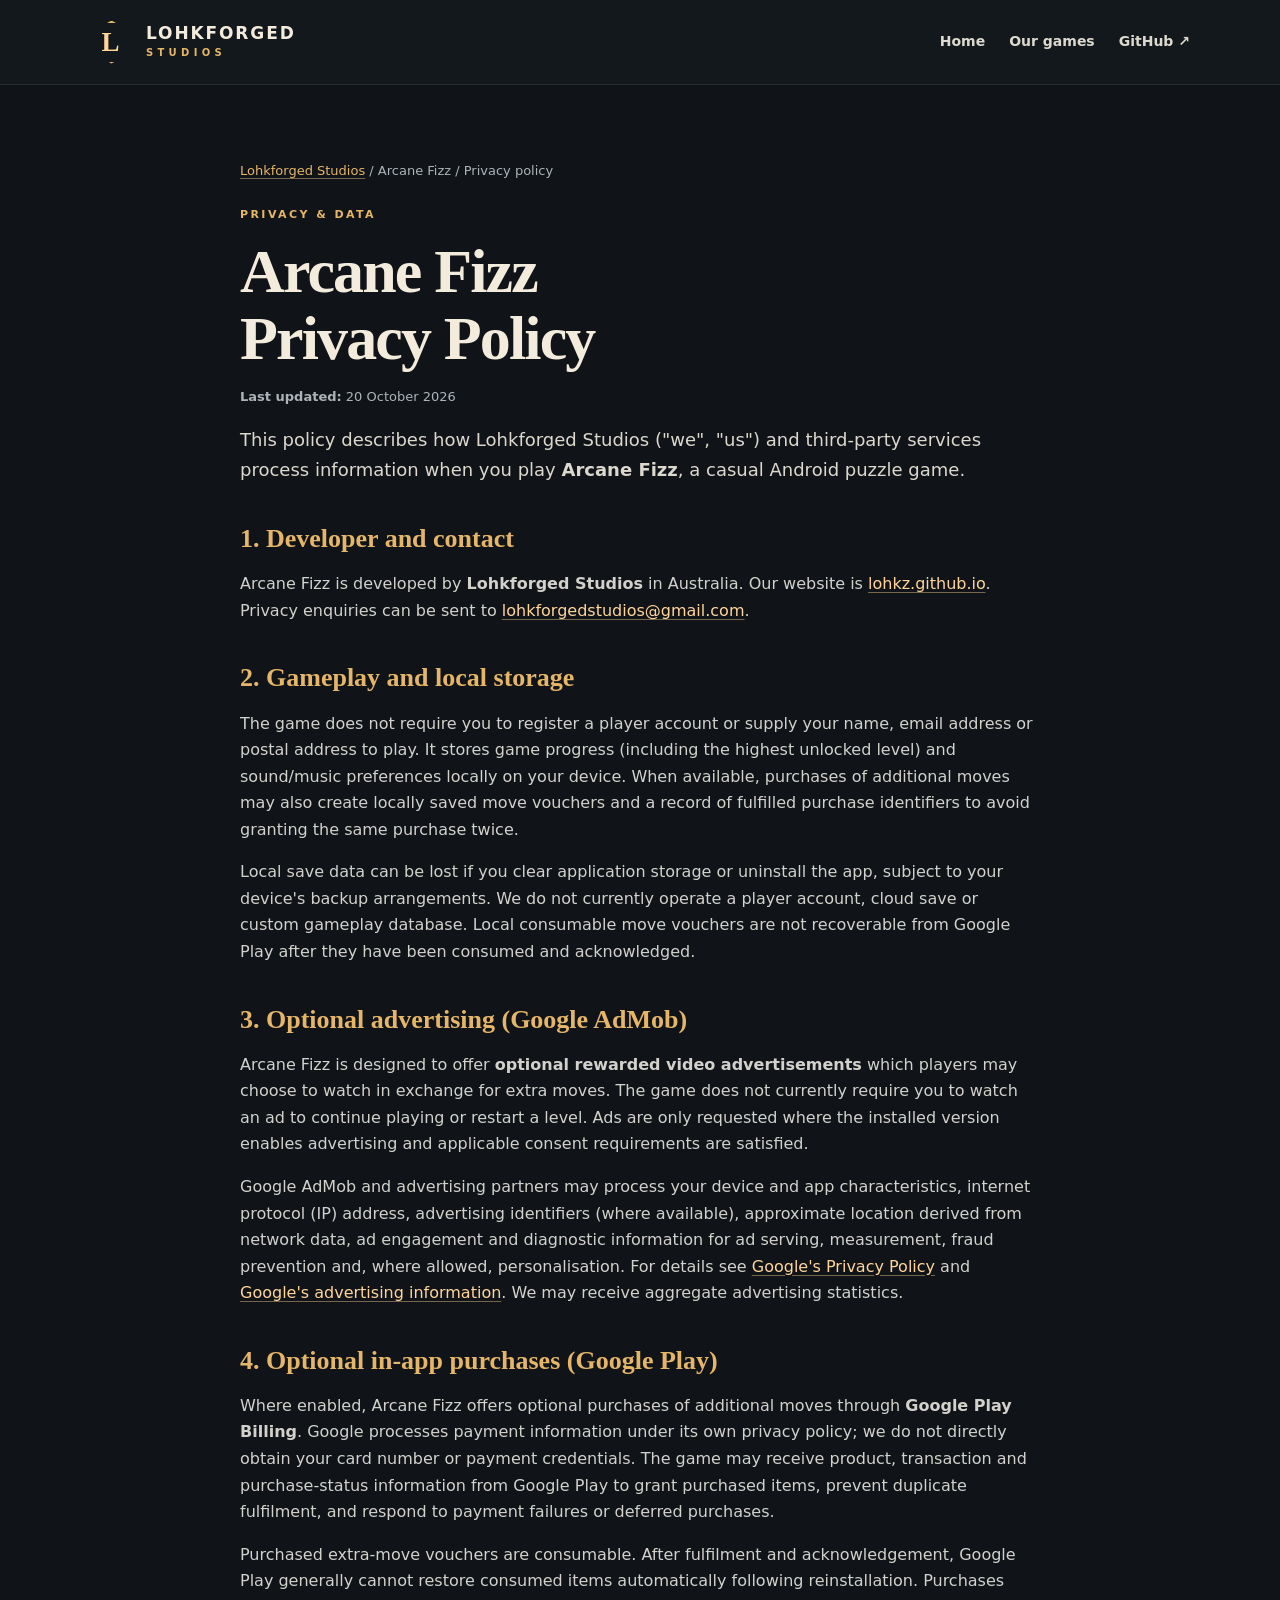
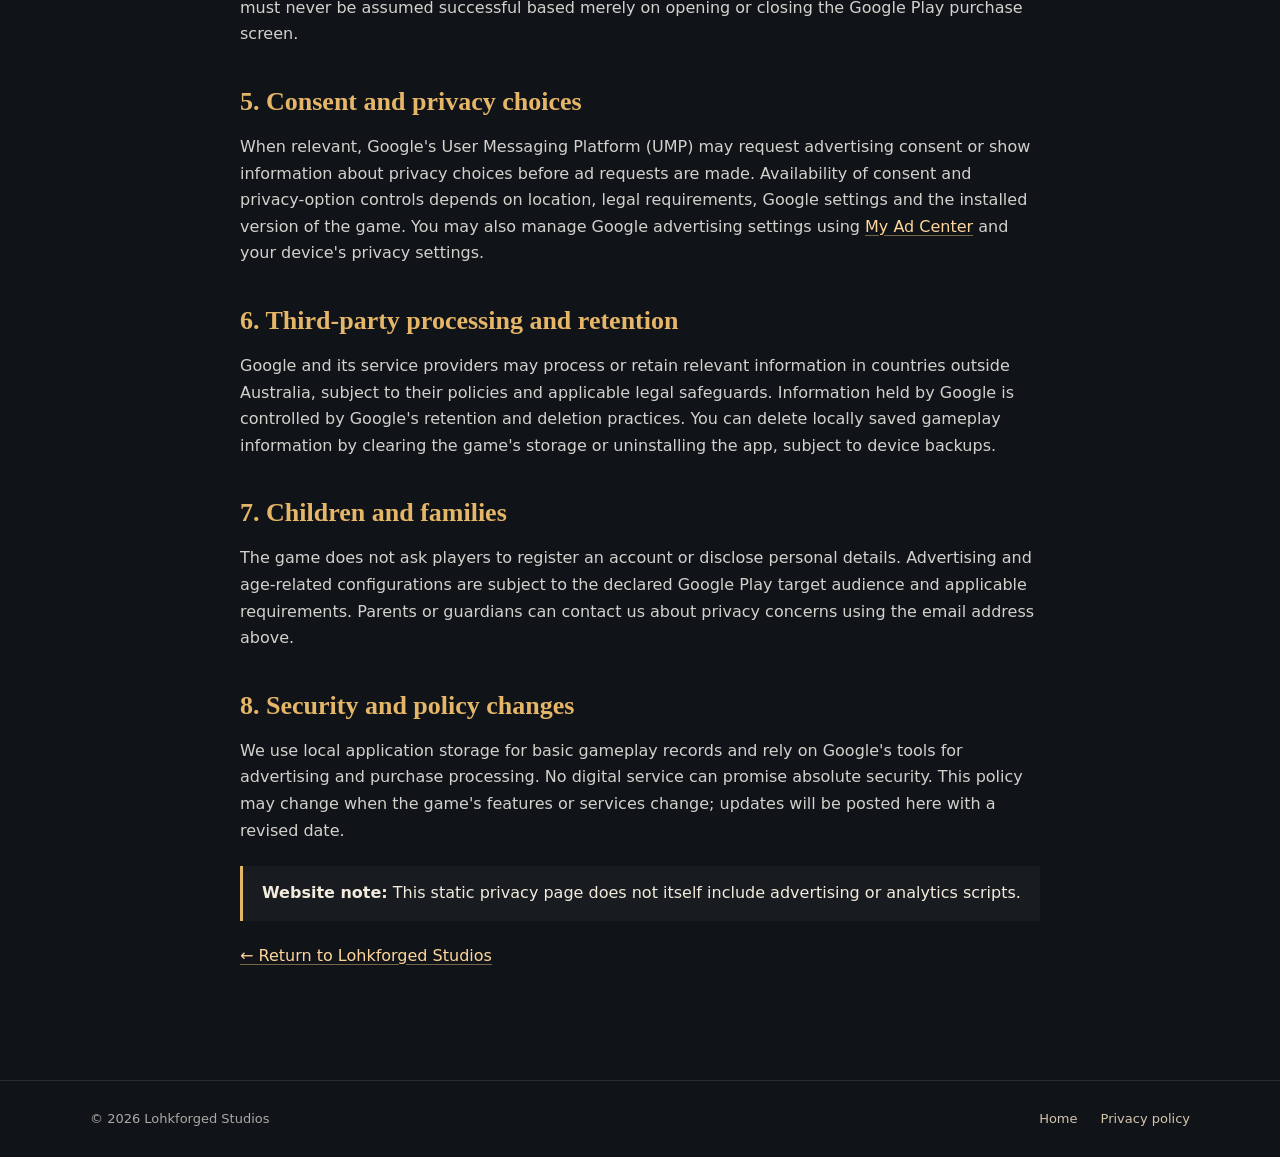
==== privacy/arcane-fizz/index.html @ e9b342ac "Publish Arcane Fizz Android privacy policy for Play and AdMob setup" ====
<!doctype html>
<html lang="en-AU">
<head>
  <meta charset="utf-8">
  <meta name="viewport" content="width=device-width, initial-scale=1">
  <meta name="color-scheme" content="dark">
  <meta name="theme-color" content="#11151b">
  <meta name="description" content="Privacy policy for Arcane Fizz on Android, by Lohkforged Studios.">
  <title>Arcane Fizz — Privacy Policy | Lohkforged Studios</title>
  <link rel="canonical" href="https://lohkz.github.io/privacy/arcane-fizz/">
  <link rel="stylesheet" href="/styles.css">
</head>
<body>
  <a class="skip-link" href="#main">Skip to content</a>
  <header class="site-header"><div class="wrap header-inner"><a class="brand" href="/"><span class="mark" aria-hidden="true">L</span><span>LOHKFORGED <small>STUDIOS</small></span></a><nav aria-label="Main navigation"><a href="/">Home</a><a href="/#games">Our games</a><a href="https://github.com/lohkz" rel="noopener noreferrer">GitHub ↗</a></nav></div></header>
  <main class="article-wrap wrap" id="main">
    <div class="breadcrumb"><a href="/">Lohkforged Studios</a> / Arcane Fizz / Privacy policy</div>
    <div class="eyebrow">PRIVACY & DATA</div>
    <h1>Arcane Fizz<br>Privacy Policy</h1>
    <p class="updated"><strong>Last updated:</strong> 20 October 2026</p>
    <p class="intro">This policy describes how Lohkforged Studios ("we", "us") and third-party services process information when you play <strong>Arcane Fizz</strong>, a casual Android puzzle game.</p>

    <h2>1. Developer and contact</h2>
    <p>Arcane Fizz is developed by <strong>Lohkforged Studios</strong> in Australia. Our website is <a href="https://lohkz.github.io/">lohkz.github.io</a>. Privacy enquiries can be sent to <a href="mailto:lohkforgedstudios@gmail.com">lohkforgedstudios@gmail.com</a>.</p>

    <h2>2. Gameplay and local storage</h2>
    <p>The game does not require you to register a player account or supply your name, email address or postal address to play. It stores game progress (including the highest unlocked level) and sound/music preferences locally on your device. When available, purchases of additional moves may also create locally saved move vouchers and a record of fulfilled purchase identifiers to avoid granting the same purchase twice.</p>
    <p>Local save data can be lost if you clear application storage or uninstall the app, subject to your device's backup arrangements. We do not currently operate a player account, cloud save or custom gameplay database. Local consumable move vouchers are not recoverable from Google Play after they have been consumed and acknowledged.</p>

    <h2>3. Optional advertising (Google AdMob)</h2>
    <p>Arcane Fizz is designed to offer <strong>optional rewarded video advertisements</strong> which players may choose to watch in exchange for extra moves. The game does not currently require you to watch an ad to continue playing or restart a level. Ads are only requested where the installed version enables advertising and applicable consent requirements are satisfied.</p>
    <p>Google AdMob and advertising partners may process your device and app characteristics, internet protocol (IP) address, advertising identifiers (where available), approximate location derived from network data, ad engagement and diagnostic information for ad serving, measurement, fraud prevention and, where allowed, personalisation. For details see <a href="https://policies.google.com/privacy" rel="noopener noreferrer">Google's Privacy Policy</a> and <a href="https://policies.google.com/technologies/ads" rel="noopener noreferrer">Google's advertising information</a>. We may receive aggregate advertising statistics.</p>

    <h2>4. Optional in-app purchases (Google Play)</h2>
    <p>Where enabled, Arcane Fizz offers optional purchases of additional moves through <strong>Google Play Billing</strong>. Google processes payment information under its own privacy policy; we do not directly obtain your card number or payment credentials. The game may receive product, transaction and purchase-status information from Google Play to grant purchased items, prevent duplicate fulfilment, and respond to payment failures or deferred purchases.</p>
    <p>Purchased extra-move vouchers are consumable. After fulfilment and acknowledgement, Google Play generally cannot restore consumed items automatically following reinstallation. Purchases must never be assumed successful based merely on opening or closing the Google Play purchase screen.</p>

    <h2>5. Consent and privacy choices</h2>
    <p>When relevant, Google's User Messaging Platform (UMP) may request advertising consent or show information about privacy choices before ad requests are made. Availability of consent and privacy-option controls depends on location, legal requirements, Google settings and the installed version of the game. You may also manage Google advertising settings using <a href="https://myadcenter.google.com/" rel="noopener noreferrer">My Ad Center</a> and your device's privacy settings.</p>

    <h2>6. Third-party processing and retention</h2>
    <p>Google and its service providers may process or retain relevant information in countries outside Australia, subject to their policies and applicable legal safeguards. Information held by Google is controlled by Google's retention and deletion practices. You can delete locally saved gameplay information by clearing the game's storage or uninstalling the app, subject to device backups.</p>

    <h2>7. Children and families</h2>
    <p>The game does not ask players to register an account or disclose personal details. Advertising and age-related configurations are subject to the declared Google Play target audience and applicable requirements. Parents or guardians can contact us about privacy concerns using the email address above.</p>

    <h2>8. Security and policy changes</h2>
    <p>We use local application storage for basic gameplay records and rely on Google's tools for advertising and purchase processing. No digital service can promise absolute security. This policy may change when the game's features or services change; updates will be posted here with a revised date.</p>

    <div class="note"><strong>Website note:</strong> This static privacy page does not itself include advertising or analytics scripts.</div>
    <p><a href="/">← Return to Lohkforged Studios</a></p>
  </main>
  <footer class="site-footer"><div class="wrap footer-inner"><span>© 2026 Lohkforged Studios</span><div><a href="/">Home</a><a href="/privacy/arcane-fizz/" aria-current="page">Privacy policy</a></div></div></footer>
</body>
</html>
---- styles.css ----
:root{--bg:#101419;--surface:#1b222a;--panel:#202831;--border:#384149;--text:#f3ebdb;--muted:#adb3b7;--gold:#e6b668;--bright:#ffd59a;--red:#ae5547;--max:1100px;scroll-behavior:smooth}
*{box-sizing:border-box}html{scroll-padding-top:90px}body{margin:0;background:var(--bg);color:var(--text);font-family:system-ui,-apple-system,"Segoe UI",Roboto,sans-serif;line-height:1.66}
a{color:var(--bright);text-decoration:none}a:hover,a:focus-visible{text-decoration:underline}a:focus-visible,button:focus-visible{outline:2px solid var(--bright);outline-offset:4px}
.wrap{width:min(var(--max),calc(100% - 44px));margin-inline:auto}.skip-link{position:absolute;left:16px;top:-100px;background:var(--gold);color:#111;padding:10px 18px;z-index:100}.skip-link:focus{top:10px}
.site-header{border-bottom:1px solid #ffffff17;background:#13191de8;position:relative;z-index:2}.header-inner{min-height:84px;display:flex;align-items:center;justify-content:space-between;gap:30px}.brand{display:flex;align-items:center;gap:13px;color:var(--text);font-weight:850;letter-spacing:.11em;line-height:1.05;font-size:17px}.brand:hover{text-decoration:none}.brand small{display:block;font-size:10px;letter-spacing:.43em;color:var(--gold);margin-top:5px}.mark{display:grid;place-items:center;width:43px;height:43px;border:2px solid var(--gold);clip-path:polygon(50% 0,90% 22%,90% 78%,50% 100%,10% 78%,10% 22%);font-family:Georgia,serif;font-size:27px;color:var(--bright)}
nav{display:flex;gap:24px;align-items:center;flex-wrap:wrap}nav a{font-size:14px;color:#ddd9ce;font-weight:600}
.eyebrow{font-weight:750;letter-spacing:.22em;font-size:11px;color:var(--gold);text-transform:uppercase}.spark{display:inline-block;width:7px;height:7px;border-radius:50%;background:var(--gold);margin:0 9px 1px 0;box-shadow:0 0 17px var(--gold)}
.hero{min-height:650px;position:relative;padding-block:136px 130px;overflow:hidden}.hero::before{content:"";position:absolute;inset:-150px -20% 0;background:radial-gradient(ellipse at 74% 52%,#71392c4a,transparent 46%),radial-gradient(ellipse at 70% 10%,#5e492533,transparent 45%);pointer-events:none}.hero> :not(.hero-sigil){position:relative;z-index:1}.hero h1{max-width:750px;font:700 clamp(48px,7vw,86px)/1.08 Georgia,"Times New Roman",serif;letter-spacing:-.04em;margin:25px 0}.hero h1 em{font-weight:400;font-style:italic;color:var(--gold)}.lead{font-size:18px;max-width:560px;color:var(--muted);margin:0}.hero-actions{display:flex;flex-wrap:wrap;gap:12px;margin-top:34px}.button{display:inline-flex;gap:18px;align-items:center;padding:12px 20px;font-weight:750;border:1px solid #ffffff22;border-radius:5px}.button:hover{text-decoration:none;filter:brightness(1.08)}.button.primary{background:var(--gold);color:#151718;border-color:var(--gold)}.button.subtle{background:#ffffff08;color:var(--text)}.hero-sigil{position:absolute;right:7%;top:30%;width:270px;height:270px;border:1px solid #e6b66855;border-radius:50%;display:flex;align-items:center;justify-content:center;flex-direction:column;color:var(--gold);transform:rotate(-12deg);opacity:.55}.hero-sigil:before{content:"";position:absolute;inset:16px;border:1px solid #e6b66844;border-radius:50%}.hero-sigil>span:first-child{font-size:90px;line-height:1}.sigil-line{font-family:Georgia,serif;letter-spacing:.17em;font-size:18px;font-weight:bold}.sigil-small{font-size:8px;letter-spacing:.24em}
.games-section{background:linear-gradient(180deg,#1a222a,#151b20);border-block:1px solid #ffffff13;padding:95px 0 80px}.section-intro h2,.info-section h2{font:700 clamp(32px,4vw,50px)/1.18 Georgia,serif;margin:12px 0 10px}.section-intro p{color:var(--muted);margin:0 0 36px}.game-card{display:grid;grid-template-columns:minmax(230px,.9fr) 1.4fr;min-height:335px;background:#171d23;border:1px solid #424448;border-radius:8px;overflow:hidden;box-shadow:0 20px 90px #00000022}.game-emblem{background:radial-gradient(circle at 48% 48%,#744137,#352422 66%,#291e1b);border-right:1px solid #67503e;display:flex;align-items:center;justify-content:center;flex-direction:column;gap:16px;color:#f3c486;font-size:10px;letter-spacing:.2em;font-weight:800}.emblem-ring{width:138px;height:138px;display:grid;place-items:center;border:4px double #e3ad62;border-radius:50%;font-size:95px;color:#f1c98d;text-shadow:0 6px 0 #251713}.game-details{padding:43px 48px}.pill{font-size:11px;letter-spacing:.1em;text-transform:uppercase;font-weight:700;background:#b75d4922;color:#edba9c;padding:6px 11px;border:1px solid #bb7c6044;border-radius:99px}.game-details h3{font:700 42px/1.18 Georgia,serif;margin:21px 0 7px}.game-details p{max-width:640px;color:var(--muted)}.game-tagline{color:var(--gold)!important;font-weight:750}.text-link{display:inline-flex;gap:10px;align-items:center;font-weight:700;font-size:14px;margin-top:8px}.more-note{font-size:13px;text-align:center;color:var(--muted);margin:32px 0 0}
.info-section{padding-block:100px;display:grid;grid-template-columns:1fr 1fr;gap:70px}.info-section p{color:var(--muted);margin-top:16px}.site-footer{border-top:1px solid #ffffff1b;padding:27px 0;color:#aaa9a4;font-size:13px}.footer-inner{display:flex;justify-content:space-between;gap:24px;flex-wrap:wrap}.footer-inner>div{display:flex;gap:23px}.footer-inner a{color:#d5c4ad}
.article-wrap{max-width:800px;padding:75px 0 95px}.breadcrumb{font-size:13px;color:var(--muted);margin-bottom:24px}.breadcrumb a{color:var(--gold)}.article-wrap h1{font:700 clamp(39px,6vw,62px)/1.08 Georgia,serif;letter-spacing:-.03em;margin:14px 0}.article-wrap h2{font:700 26px/1.24 Georgia,serif;color:var(--gold);margin:38px 0 12px}.article-wrap p,.article-wrap li{color:#d2d1cb}.article-wrap ul{padding-left:22px}.article-wrap li{margin:10px 0}.article-wrap .intro{font-size:18px;color:#ddd8ce}.article-wrap .updated{font-size:13px;color:var(--muted)}.article-wrap .note{background:#ffffff08;border-left:3px solid var(--gold);padding:14px 19px;margin:22px 0}.article-wrap a{text-decoration:underline;text-decoration-color:#ebc68477;text-underline-offset:3px}.article-wrap a:hover{text-decoration-color:currentColor}
@media(max-width:850px){.hero{min-height:auto;padding:95px 0}.hero-sigil{right:-130px;top:100px;opacity:.13}.hero h1{font-size:clamp(48px,9vw,75px)}.game-card{grid-template-columns:1fr}.game-emblem{min-height:215px;border-right:0;border-bottom:1px solid #67503e}.game-details{padding:34px}.info-section{grid-template-columns:1fr;gap:14px;padding-block:75px}}
@media(max-width:560px){.wrap{width:calc(100% - 32px)}.header-inner{align-items:flex-start;padding-block:17px;flex-direction:column;gap:17px}nav{gap:19px}.hero{padding-block:83px 97px}.hero h1{font-size:clamp(45px,11vw,65px)}.lead{font-size:16px}.games-section{padding-block:70px}.game-details h3{font-size:35px}.article-wrap{padding-block:55px 75px}.footer-inner{flex-direction:column;gap:12px}}
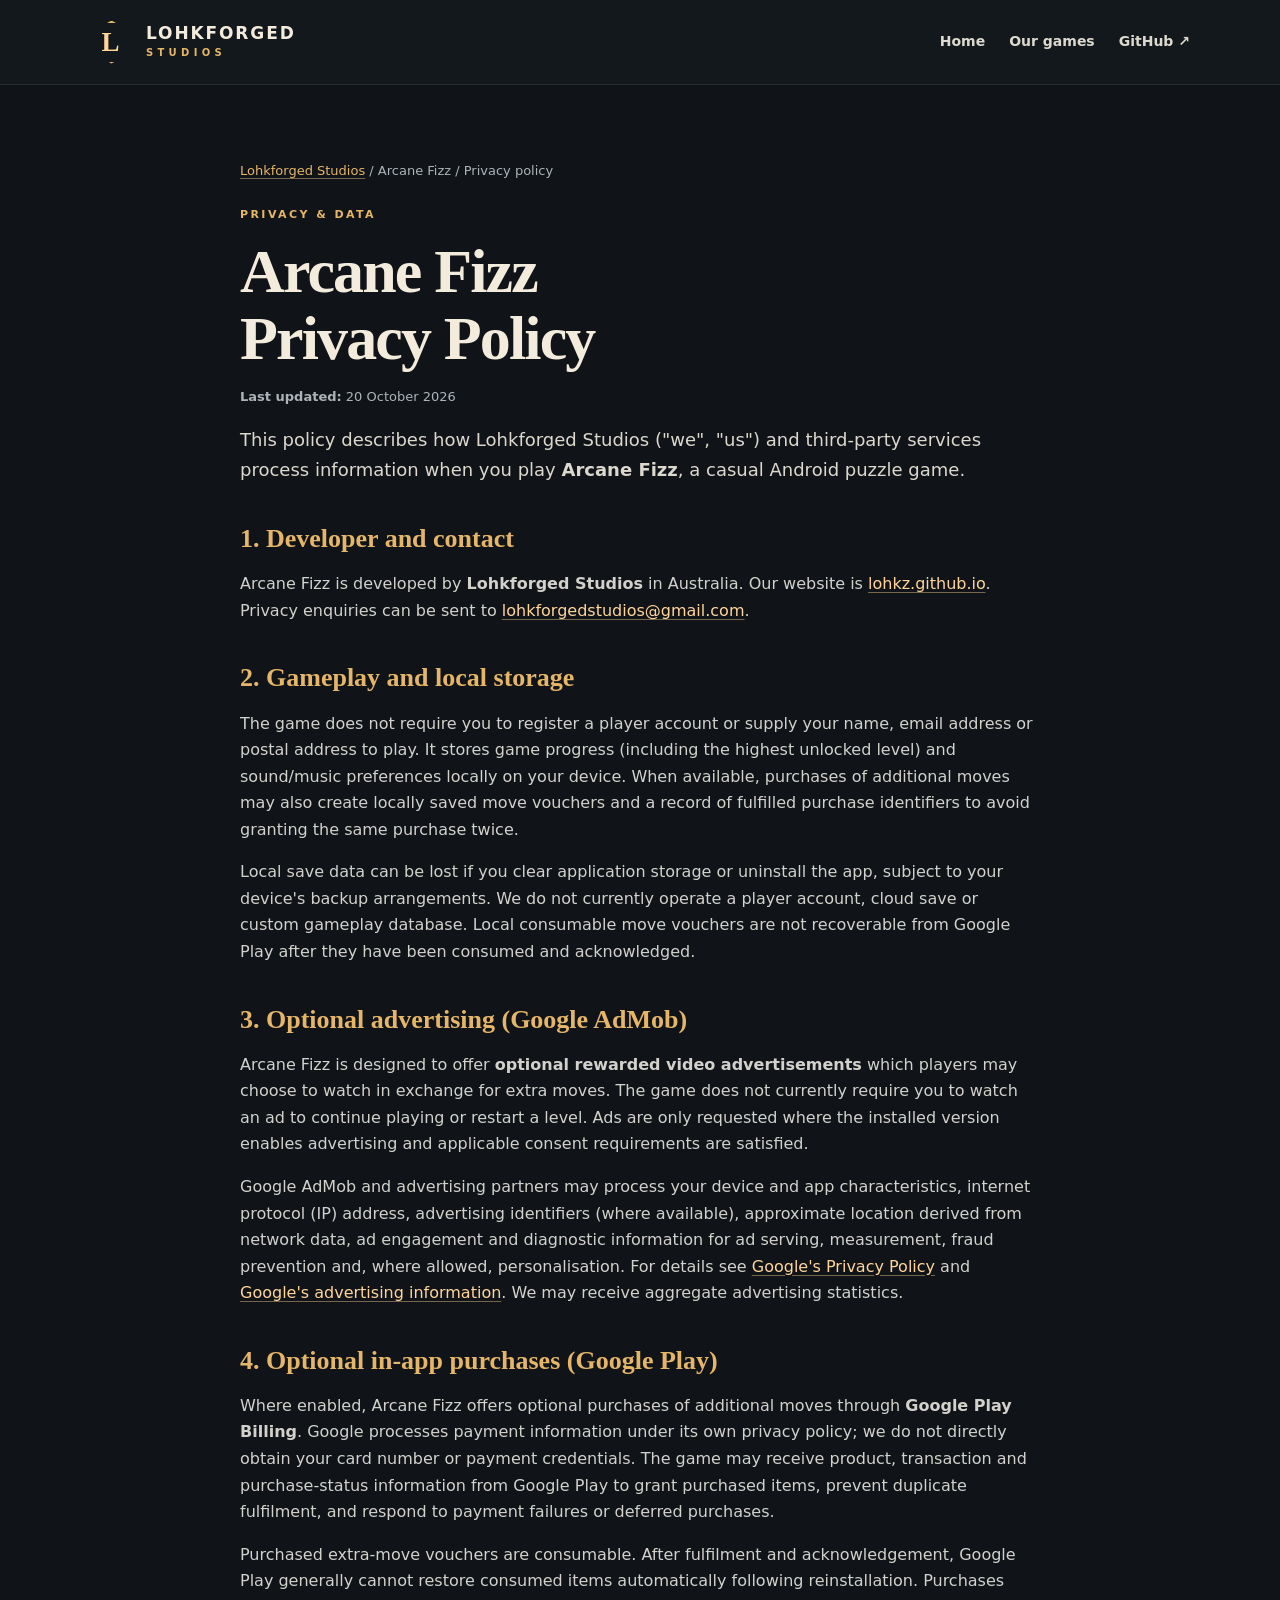
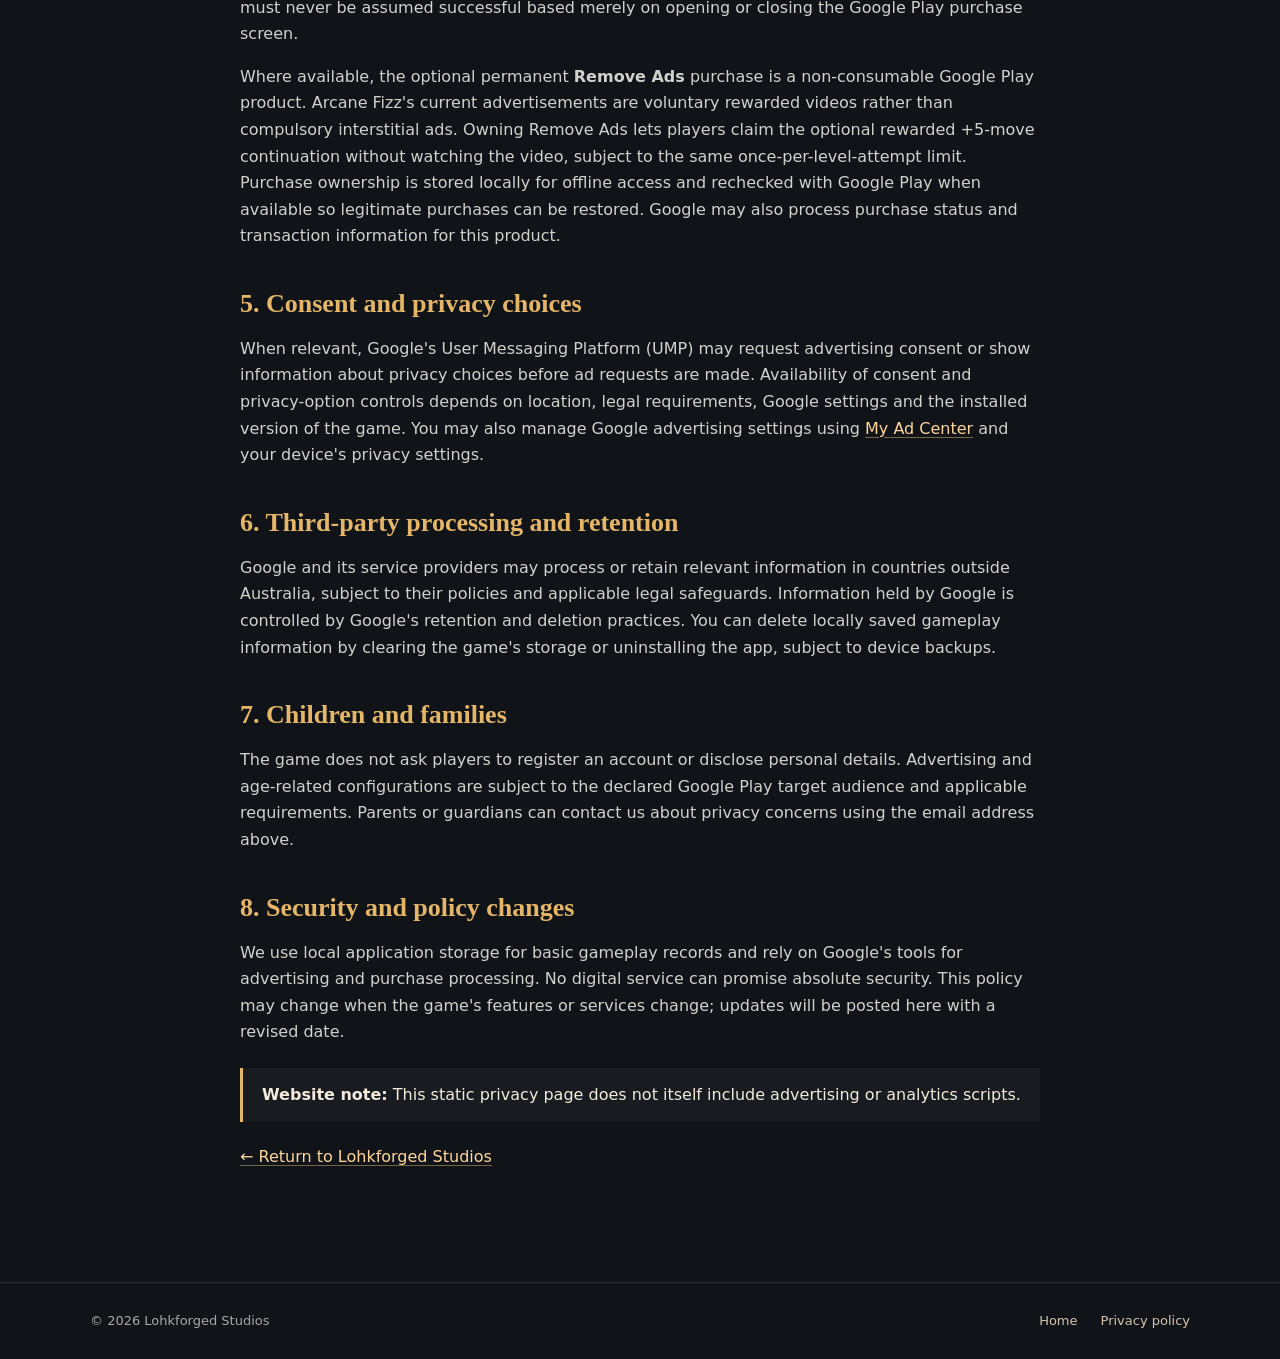
==== commit a6cd81ae: "Explain Arcane Fizz permanent Remove Ads entitlement and ad-free continues in privacy policy" ====
--- a/privacy/arcane-fizz/index.html
+++ b/privacy/arcane-fizz/index.html
@@ -34,6 +34,7 @@
     <h2>4. Optional in-app purchases (Google Play)</h2>
     <p>Where enabled, Arcane Fizz offers optional purchases of additional moves through <strong>Google Play Billing</strong>. Google processes payment information under its own privacy policy; we do not directly obtain your card number or payment credentials. The game may receive product, transaction and purchase-status information from Google Play to grant purchased items, prevent duplicate fulfilment, and respond to payment failures or deferred purchases.</p>
     <p>Purchased extra-move vouchers are consumable. After fulfilment and acknowledgement, Google Play generally cannot restore consumed items automatically following reinstallation. Purchases must never be assumed successful based merely on opening or closing the Google Play purchase screen.</p>
+    <p>Where available, the optional permanent <strong>Remove Ads</strong> purchase is a non-consumable Google Play product. Arcane Fizz's current advertisements are voluntary rewarded videos rather than compulsory interstitial ads. Owning Remove Ads lets players claim the optional rewarded +5-move continuation without watching the video, subject to the same once-per-level-attempt limit. Purchase ownership is stored locally for offline access and rechecked with Google Play when available so legitimate purchases can be restored. Google may also process purchase status and transaction information for this product.</p>
 
     <h2>5. Consent and privacy choices</h2>
     <p>When relevant, Google's User Messaging Platform (UMP) may request advertising consent or show information about privacy choices before ad requests are made. Availability of consent and privacy-option controls depends on location, legal requirements, Google settings and the installed version of the game. You may also manage Google advertising settings using <a href="https://myadcenter.google.com/" rel="noopener noreferrer">My Ad Center</a> and your device's privacy settings.</p>
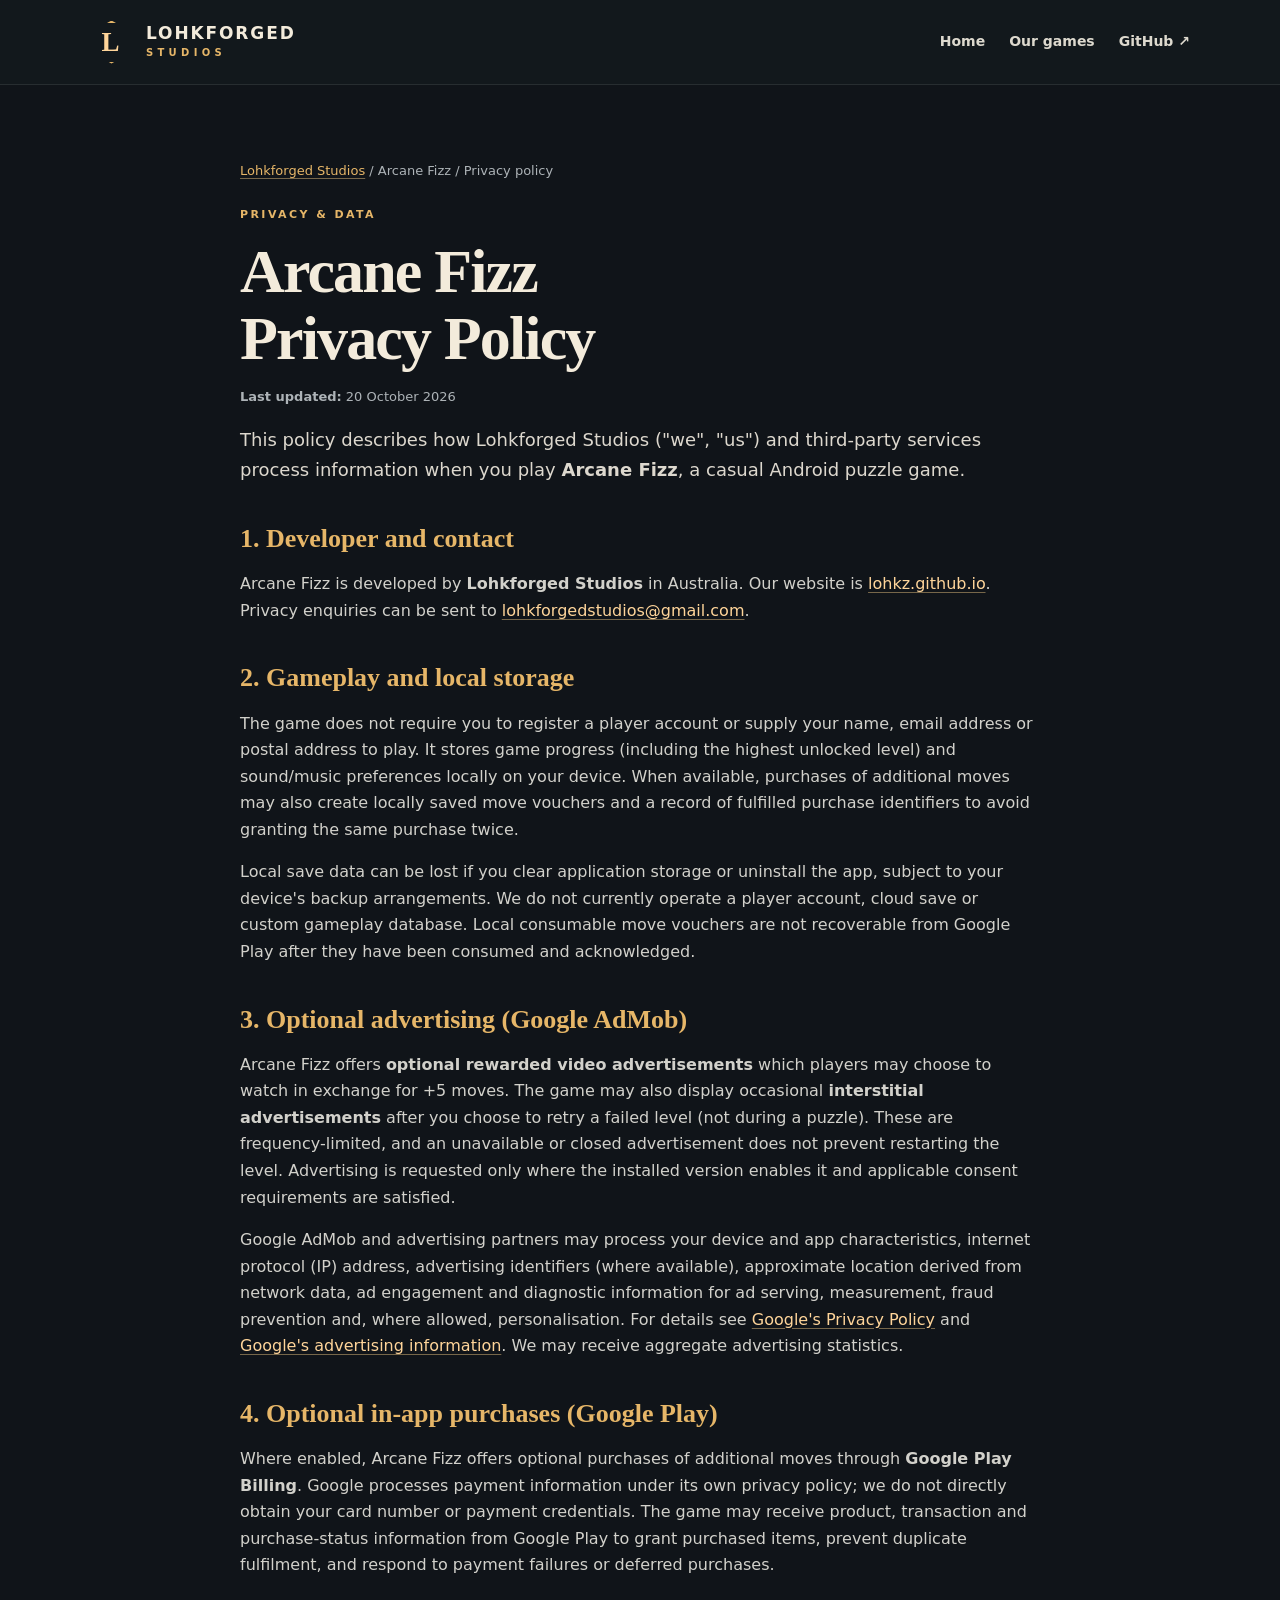
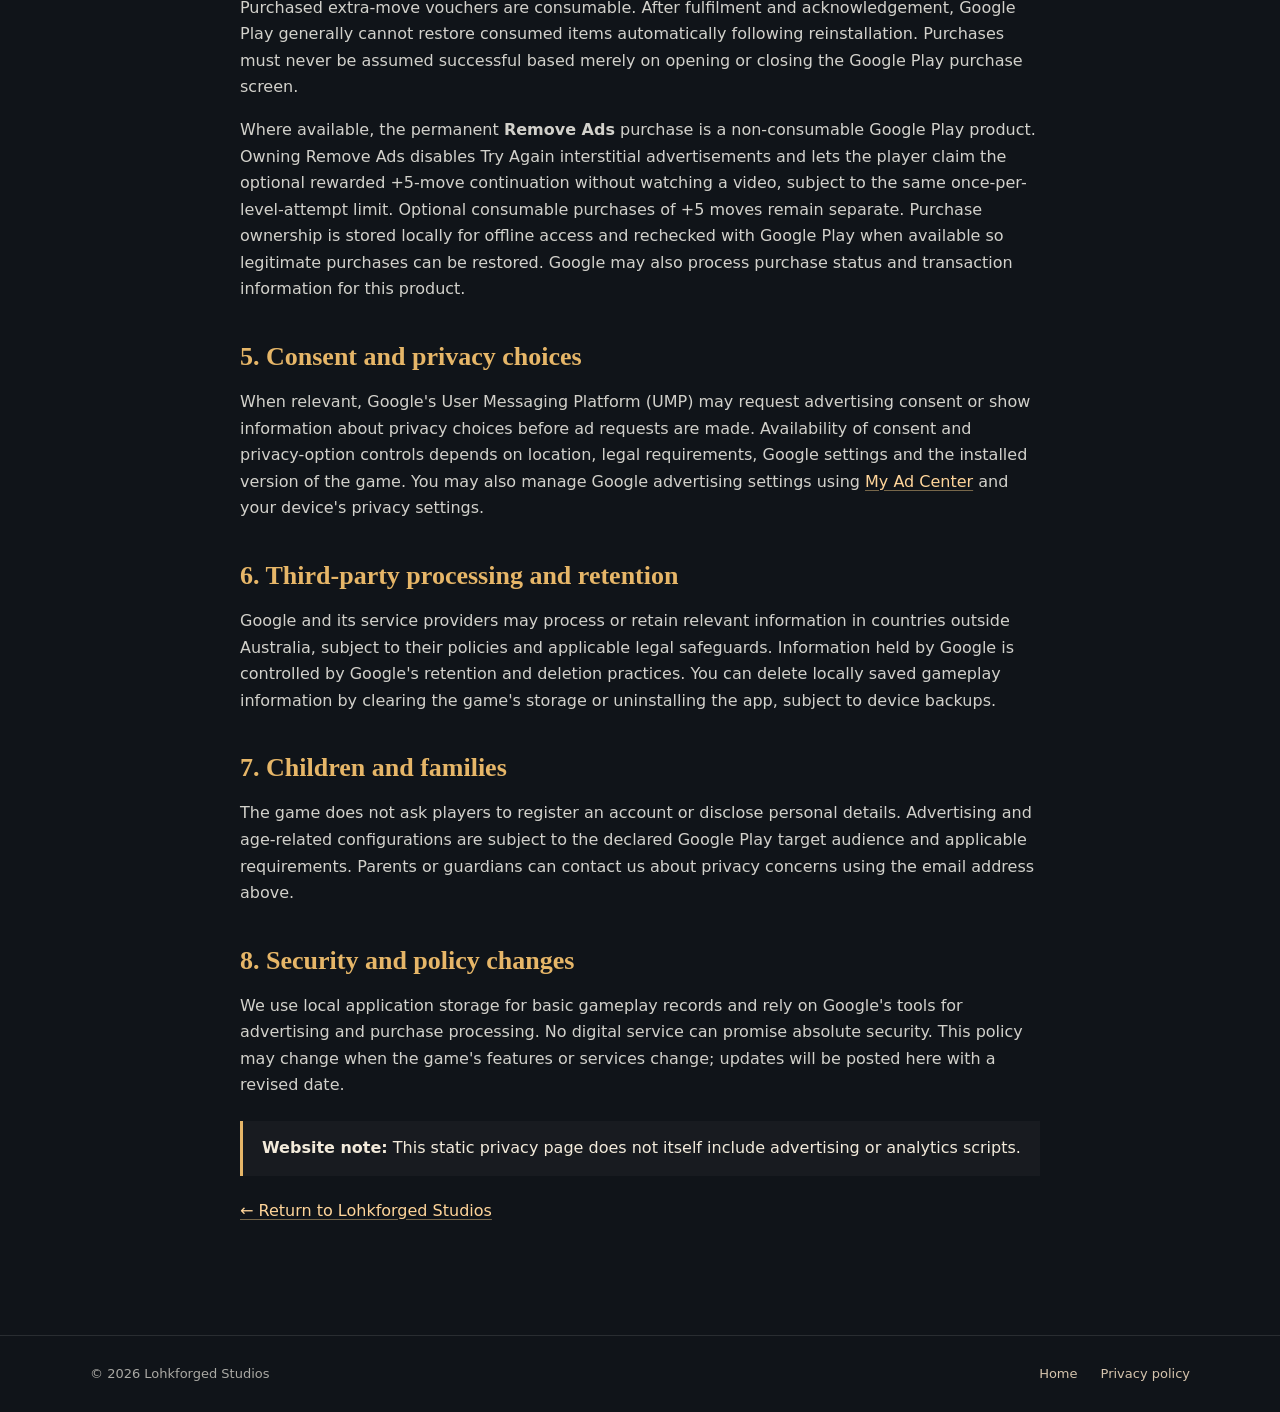
==== commit b1560e16: "Disclose Arcane Fizz Try Again interstitial ads and updated Remove Ads benefits" ====
--- a/privacy/arcane-fizz/index.html
+++ b/privacy/arcane-fizz/index.html
@@ -28,13 +28,13 @@
     <p>Local save data can be lost if you clear application storage or uninstall the app, subject to your device's backup arrangements. We do not currently operate a player account, cloud save or custom gameplay database. Local consumable move vouchers are not recoverable from Google Play after they have been consumed and acknowledged.</p>
 
     <h2>3. Optional advertising (Google AdMob)</h2>
-    <p>Arcane Fizz is designed to offer <strong>optional rewarded video advertisements</strong> which players may choose to watch in exchange for extra moves. The game does not currently require you to watch an ad to continue playing or restart a level. Ads are only requested where the installed version enables advertising and applicable consent requirements are satisfied.</p>
+    <p>Arcane Fizz offers <strong>optional rewarded video advertisements</strong> which players may choose to watch in exchange for +5 moves. The game may also display occasional <strong>interstitial advertisements</strong> after you choose to retry a failed level (not during a puzzle). These are frequency-limited, and an unavailable or closed advertisement does not prevent restarting the level. Advertising is requested only where the installed version enables it and applicable consent requirements are satisfied.</p>
     <p>Google AdMob and advertising partners may process your device and app characteristics, internet protocol (IP) address, advertising identifiers (where available), approximate location derived from network data, ad engagement and diagnostic information for ad serving, measurement, fraud prevention and, where allowed, personalisation. For details see <a href="https://policies.google.com/privacy" rel="noopener noreferrer">Google's Privacy Policy</a> and <a href="https://policies.google.com/technologies/ads" rel="noopener noreferrer">Google's advertising information</a>. We may receive aggregate advertising statistics.</p>
 
     <h2>4. Optional in-app purchases (Google Play)</h2>
     <p>Where enabled, Arcane Fizz offers optional purchases of additional moves through <strong>Google Play Billing</strong>. Google processes payment information under its own privacy policy; we do not directly obtain your card number or payment credentials. The game may receive product, transaction and purchase-status information from Google Play to grant purchased items, prevent duplicate fulfilment, and respond to payment failures or deferred purchases.</p>
     <p>Purchased extra-move vouchers are consumable. After fulfilment and acknowledgement, Google Play generally cannot restore consumed items automatically following reinstallation. Purchases must never be assumed successful based merely on opening or closing the Google Play purchase screen.</p>
-    <p>Where available, the optional permanent <strong>Remove Ads</strong> purchase is a non-consumable Google Play product. Arcane Fizz's current advertisements are voluntary rewarded videos rather than compulsory interstitial ads. Owning Remove Ads lets players claim the optional rewarded +5-move continuation without watching the video, subject to the same once-per-level-attempt limit. Purchase ownership is stored locally for offline access and rechecked with Google Play when available so legitimate purchases can be restored. Google may also process purchase status and transaction information for this product.</p>
+    <p>Where available, the permanent <strong>Remove Ads</strong> purchase is a non-consumable Google Play product. Owning Remove Ads disables Try Again interstitial advertisements and lets the player claim the optional rewarded +5-move continuation without watching a video, subject to the same once-per-level-attempt limit. Optional consumable purchases of +5 moves remain separate. Purchase ownership is stored locally for offline access and rechecked with Google Play when available so legitimate purchases can be restored. Google may also process purchase status and transaction information for this product.</p>
 
     <h2>5. Consent and privacy choices</h2>
     <p>When relevant, Google's User Messaging Platform (UMP) may request advertising consent or show information about privacy choices before ad requests are made. Availability of consent and privacy-option controls depends on location, legal requirements, Google settings and the installed version of the game. You may also manage Google advertising settings using <a href="https://myadcenter.google.com/" rel="noopener noreferrer">My Ad Center</a> and your device's privacy settings.</p>
